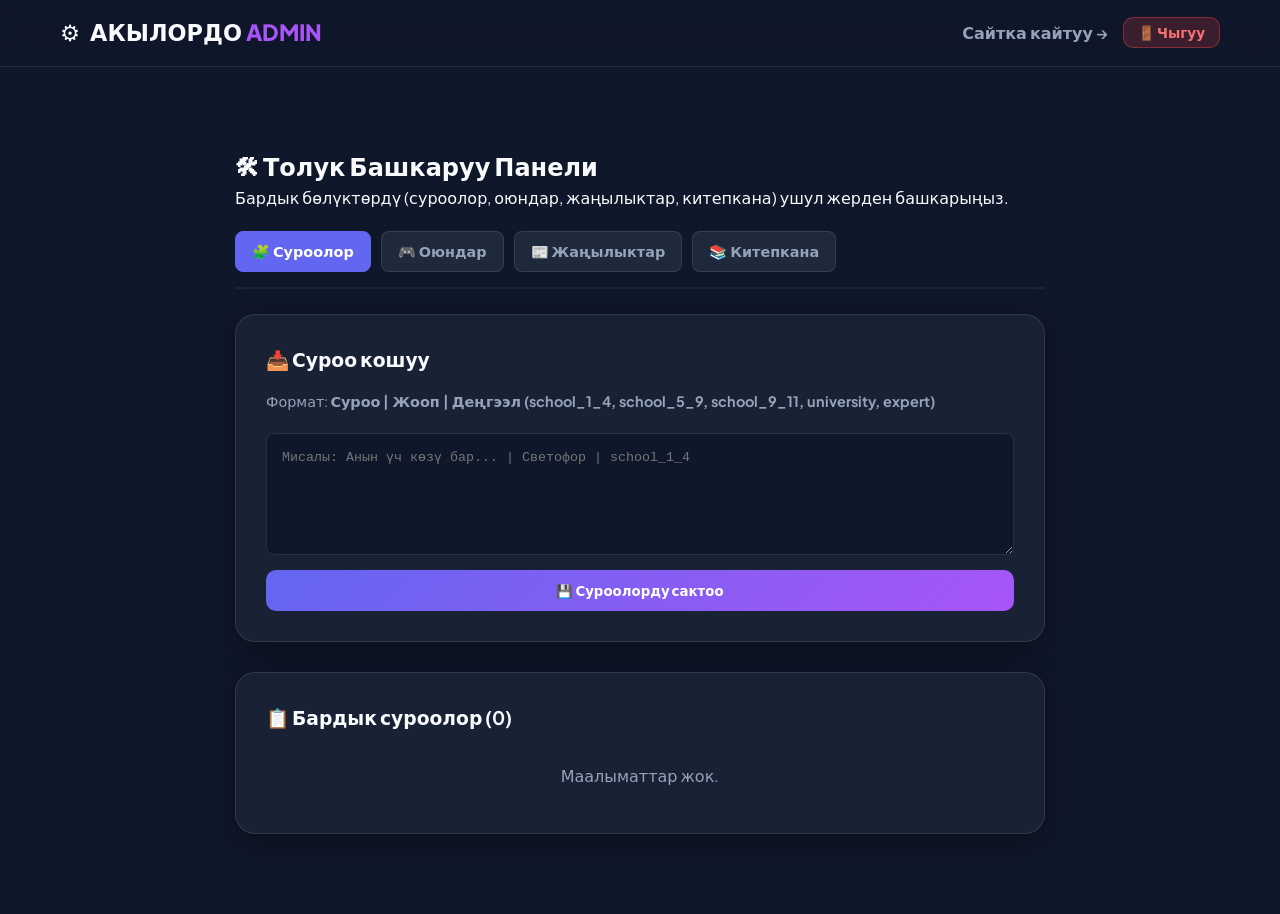
==== admin.html @ 5098532c "Add files via upload" ====
<!DOCTYPE html>
<html lang="ky">
<head>
    <meta charset="UTF-8">
    <meta name="viewport" content="width=device-width, initial-scale=1.0">
    <title>Админ Панель | Акыл Ордо</title>
    <link href="https://fonts.googleapis.com/css2?family=Plus+Jakarta+Sans:wght@400;600;700;800&display=swap" rel="stylesheet">
    <link rel="stylesheet" href="style.css">
    <style>
        .admin-tabs {
            display: flex;
            gap: 10px;
            margin-bottom: 25px;
            border-bottom: 2px solid rgba(255,255,255,0.05);
            padding-bottom: 15px;
            flex-wrap: wrap;
        }
        .tab-btn {
            background: #1e293b;
            color: #94a3b8;
            border: 1px solid rgba(255,255,255,0.1);
            padding: 10px 16px;
            border-radius: 8px;
            cursor: pointer;
            font-weight: 600;
            transition: all 0.2s;
            font-size: 0.9rem;
        }
        .tab-btn.active {
            background: #6366f1;
            color: white;
            border-color: #6366f1;
        }
        .tab-content {
            display: none;
        }
        .tab-content.active {
            display: block;
        }
    </style>
</head>
<body>
    <header class="main-header">
        <div class="container header-container">
            <div class="logo">
                <span class="logo-icon">⚙️</span>
                <span class="logo-text">АКЫЛОРДО <span>ADMIN</span></span>
            </div>
            <nav class="nav-links" style="display: flex; align-items: center; gap: 15px;">
                <a href="index.html" class="nav-item">Сайтка кайтуу →</a>
                <button onclick="logoutAdmin()" class="btn btn-secondary" style="padding: 6px 14px; font-size: 0.85rem; background: rgba(239, 68, 68, 0.2); border-color: rgba(239, 68, 68, 0.4); color: #f87171;">🚪 Чыгуу</button>
            </nav>
        </div>
    </header>

    <section class="section-padding">
        <div class="container" style="max-width: 850px;">
            <div class="section-header" style="text-align: left; margin-bottom: 20px;">
                <h2>🛠 Толук Башкаруу Панели</h2>
                <p>Бардык бөлүктөрдү (суроолор, оюндар, жаңылыктар, китепкана) ушул жерден башкарыңыз.</p>
            </div>

            <!-- Админ вкладкалары -->
            <div class="admin-tabs">
                <button class="tab-btn active" onclick="switchTab('questionsTab', this)">🧩 Суроолор</button>
                <button class="tab-btn" onclick="switchTab('gamesTab', this)">🎮 Оюндар</button>
                <button class="tab-btn" onclick="switchTab('newsTab', this)">📰 Жаңылыктар</button>
                <button class="tab-btn" onclick="switchTab('libraryTab', this)">📚 Китепкана</button>
            </div>

            <!-- 1. ИНТЕЛЛЕКТУАЛДЫК СУРООЛОР -->
            <div id="questionsTab" class="tab-content active">
                <div class="daily-quiz-card">
                    <h3 style="margin-bottom: 15px;">📥 Суроо кошуу</h3>
                    <p style="color: #94a3b8; font-size: 0.9rem; margin-bottom: 20px;">
                        Формат: <b>Суроо | Жооп | Деңгээл (school_1_4, school_5_9, school_9_11, university, expert)</b>
                    </p>
                    <form onsubmit="saveData(event, 'logicalQuestions', ['bulkText'], loadAdminQuestions)" style="display: flex; flex-direction: column; gap: 15px;">
                        <textarea id="bulkText" rows="6" placeholder="Мисалы: Анын үч көзү бар... | Светофор | school_1_4" required style="width: 100%; padding: 15px; border-radius: 8px; background: #0f172a; color: white; border: 1px solid rgba(255,255,255,0.1); font-family: monospace;"></textarea>
                        <button type="submit" class="btn btn-primary" style="padding: 12px;">💾 Суроолорду сактоо</button>
                    </form>
                </div>
                <div class="daily-quiz-card" style="margin-top: 30px;">
                    <h3 style="margin-bottom: 15px;">📋 Бардык суроолор (<span id="totalCount">0</span>)</h3>
                    <div id="adminQuestionsList" style="max-height: 350px; overflow-y: auto; display: flex; flex-direction: column; gap: 10px;"></div>
                </div>
            </div>

            <!-- 2. ИНТЕЛЛЕКТ ОЮНДАР -->
            <div id="gamesTab" class="tab-content">
                <div class="daily-quiz-card">
                    <h3 style="margin-bottom: 15px;">🎮 Интеллект оюн кошуу же жаңылоо</h3>
                    <form onsubmit="saveGameItem(event)" style="display: flex; flex-direction: column; gap: 15px;">
                        <input type="text" id="gameTitle" placeholder="Оюндун аталышы (мисалы: Блиц-тест 60 секунд)..." required style="width: 100%; padding: 12px; border-radius: 8px; background: #0f172a; color: white; border: 1px solid rgba(255,255,255,0.1);">
                        <input type="text" id="gameDesc" placeholder="Оюндун кыскача түшүндүрмөсү..." required style="width: 100%; padding: 12px; border-radius: 8px; background: #0f172a; color: white; border: 1px solid rgba(255,255,255,0.1);">
                        <button type="submit" class="btn btn-primary" style="padding: 12px;">💾 Оюнду кошуу</button>
                    </form>
                </div>
                <div class="daily-quiz-card" style="margin-top: 30px;">
                    <h3 style="margin-bottom: 15px;">📋 Кошулган оюндар (<span id="totalGameCount">0</span>)</h3>
                    <div id="adminGameList" style="max-height: 350px; overflow-y: auto; display: flex; flex-direction: column; gap: 10px;"></div>
                </div>
            </div>

            <!-- 3. ЖАҢЫЛЫКТАР -->
            <div id="newsTab" class="tab-content">
                <div class="daily-quiz-card">
                    <h3 style="margin-bottom: 15px;">📰 Жаңылык кошуу</h3>
                    <form onsubmit="saveNewsItem(event)" style="display: flex; flex-direction: column; gap: 15px;">
                        <input type="text" id="newsTitle" placeholder="Жаңылыктын аталышы..." required style="width: 100%; padding: 12px; border-radius: 8px; background: #0f172a; color: white; border: 1px solid rgba(255,255,255,0.1);">
                        <textarea id="newsDesc" rows="4" placeholder="Мазмуну..." required style="width: 100%; padding: 12px; border-radius: 8px; background: #0f172a; color: white; border: 1px solid rgba(255,255,255,0.1);"></textarea>
                        <button type="submit" class="btn btn-primary" style="padding: 12px;">💾 Жарыялоо</button>
                    </form>
                </div>
                <div class="daily-quiz-card" style="margin-top: 30px;">
                    <h3 style="margin-bottom: 15px;">📋 Жаңылыктар (<span id="totalNewsCount">0</span>)</h3>
                    <div id="adminNewsList" style="max-height: 350px; overflow-y: auto; display: flex; flex-direction: column; gap: 10px;"></div>
                </div>
            </div>

            <!-- 4. КИТЕПКАНА -->
            <div id="libraryTab" class="tab-content">
                <div class="daily-quiz-card">
                    <h3 style="margin-bottom: 15px;">📚 Китеп же материал кошуу</h3>
                    <form onsubmit="saveLibItem(event)" style="display: flex; flex-direction: column; gap: 15px;">
                        <input type="text" id="libTitle" placeholder="Китептин аталышы жана автору..." required style="width: 100%; padding: 12px; border-radius: 8px; background: #0f172a; color: white; border: 1px solid rgba(255,255,255,0.1);">
                        <input type="text" id="libLink" placeholder="Шилтеме же формат..." required style="width: 100%; padding: 12px; border-radius: 8px; background: #0f172a; color: white; border: 1px solid rgba(255,255,255,0.1);">
                        <button type="submit" class="btn btn-primary" style="padding: 12px;">💾 Китепти кошуу</button>
                    </form>
                </div>
                <div class="daily-quiz-card" style="margin-top: 30px;">
                    <h3 style="margin-bottom: 15px;">📋 Китепкана (<span id="totalLibCount">0</span>)</h3>
                    <div id="adminLibList" style="max-height: 350px; overflow-y: auto; display: flex; flex-direction: column; gap: 10px;"></div>
                </div>
            </div>

        </div>
    </section>

    <script>
        document.addEventListener("DOMContentLoaded", () => {
            loadAdminQuestions();
            loadAdminGames();
            loadAdminNews();
            loadAdminLibrary();
        });

        function switchTab(tabId, btn) {
            document.querySelectorAll('.tab-content').forEach(el => el.classList.remove('active'));
            document.querySelectorAll('.tab-btn').forEach(el => el.classList.remove('active'));
            document.getElementById(tabId).classList.add('active');
            btn.classList.add('active');
        }

        // 1. Суроолорду сактоо
        function saveData(event, storageKey, fieldIds, reloadFunc) {
            event.preventDefault();
            let text = document.getElementById(fieldIds[0]).value;
            let lines = text.split('\n');
            let list = JSON.parse(localStorage.getItem(storageKey)) || [];

            lines.forEach(line => {
                if (line.trim() !== "") {
                    let parts = line.split('|');
                    if (parts.length >= 2) {
                        let q = parts[0].trim();
                        let a = parts[1].trim();
                        let cat = parts[2] ? parts[2].trim() : "school_1_4";
                        list.push({ question: q, answer: a, category: cat, letter: q.charAt(0).toUpperCase() });
                    }
                }
            });

            localStorage.setItem(storageKey, JSON.stringify(list));
            document.getElementById(fieldIds[0]).value = "";
            reloadFunc();
            alert("Ийгиликтүү кошулду!");
        }

        function loadAdminQuestions() {
            renderAdminList('logicalQuestions', 'adminQuestionsList', 'totalCount', item => `${item.question} (${item.answer})`);
        }

        // 2. Оюндарды сактоо
        function saveGameItem(event) {
            event.preventDefault();
            let title = document.getElementById('gameTitle').value.trim();
            let desc = document.getElementById('gameDesc').value.trim();
            let list = JSON.parse(localStorage.getItem('siteGames')) || [];
            list.push({ title, desc });
            localStorage.setItem('siteGames', JSON.stringify(list));
            document.getElementById('gameTitle').value = "";
            document.getElementById('gameDesc').value = "";
            loadAdminGames();
        }
        function loadAdminGames() {
            renderAdminList('siteGames', 'adminGameList', 'totalGameCount', item => `${item.title}: ${item.desc}`);
        }

        // 3. Жаңылыктарды сактоо
        function saveNewsItem(event) {
            event.preventDefault();
            let title = document.getElementById('newsTitle').value.trim();
            let desc = document.getElementById('newsDesc').value.trim();
            let list = JSON.parse(localStorage.getItem('siteNews')) || [];
            list.push({ title, desc, date: new Date().toLocaleDateString() });
            localStorage.setItem('siteNews', JSON.stringify(list));
            document.getElementById('newsTitle').value = "";
            document.getElementById('newsDesc').value = "";
            loadAdminNews();
        }
        function loadAdminNews() {
            renderAdminList('siteNews', 'adminNewsList', 'totalNewsCount', item => `[${item.date}] ${item.title}`);
        }

        // 4. Китепкананы сактоо
        function saveLibItem(event) {
            event.preventDefault();
            let title = document.getElementById('libTitle').value.trim();
            let link = document.getElementById('libLink').value.trim();
            let list = JSON.parse(localStorage.getItem('siteLibrary')) || [];
            list.push({ title, link });
            localStorage.setItem('siteLibrary', JSON.stringify(list));
            document.getElementById('libTitle').value = "";
            document.getElementById('libLink').value = "";
            loadAdminLibrary();
        }
        function loadAdminLibrary() {
            renderAdminList('siteLibrary', 'adminLibList', 'totalLibCount', item => `${item.title}`);
        }

        // Жалпы тизмелеп чыгуу жана өчүрүү функциясы
        function renderAdminList(storageKey, containerId, countId, formatter) {
            let list = JSON.parse(localStorage.getItem(storageKey)) || [];
            const container = document.getElementById(containerId);
            document.getElementById(countId).innerText = list.length;

            if (list.length === 0) {
                container.innerHTML = `<p style="color: #94a3b8; text-align: center; padding: 15px;">Маалыматтар жок.</p>`;
                return;
            }

            let html = "";
            list.forEach((item, index) => {
                html += `
                    <div style="display: flex; justify-content: space-between; align-items: center; background: #0f172a; padding: 10px 15px; border-radius: 8px; border: 1px solid rgba(255,255,255,0.05);">
                        <div style="font-size: 0.9rem; color: #f8fafc; font-weight: 600;">${index + 1}. ${formatter(item)}</div>
                        <button onclick="deleteItem('${storageKey}', ${index}, loadAdmin${storageKey.replace('logicalQuestions','Questions').replace('siteGames','Games').replace('siteNews','News').replace('siteLibrary','Library')})" class="btn" style="background: rgba(239, 68, 68, 0.2); color: #f87171; border: 1px solid rgba(239, 68, 68, 0.4); padding: 4px 10px; font-size: 0.8rem; cursor: pointer; border-radius: 6px;">🗑</button>
                    </div>
                `;
            });
            container.innerHTML = html;
        }

        function deleteItem(storageKey, index, reloadCallback) {
            if (confirm("Чын эле өчүрүүнү каалайсызбы?")) {
                let list = JSON.parse(localStorage.getItem(storageKey)) || [];
                list.splice(index, 1);
                localStorage.setItem(storageKey, JSON.stringify(list));
                reloadCallback();
            }
        }

        function logoutAdmin() {
            if(confirm("Админ панелден чыгууну каалайсызбы?")) {
                window.location.href = "index.html";
            }
        }
    </script>
</body>
</html>
---- style.css ----
:root {
    --bg-primary: #0f172a;
    --bg-secondary: #1e293b;
    --bg-card: rgba(30, 41, 59, 0.7);
    --text-primary: #f8fafc;
    --text-secondary: #94a3b8;
    --accent-color: #6366f1;
    --accent-hover: #4f46e5;
    --gradient-1: linear-gradient(135deg, #6366f1 0%, #a855f7 100%);
    --gradient-card: linear-gradient(135deg, rgba(255,255,255,0.05) 0%, rgba(255,255,255,0.01) 100%);
    --border-color: rgba(255, 255, 255, 0.1);
    --glass-shadow: 0 8px 32px 0 rgba(0, 0, 0, 0.37);
}

* {
    margin: 0;
    padding: 0;
    box-sizing: border-box;
    font-family: 'Plus Jakarta Sans', system-ui, -apple-system, sans-serif;
}

body {
    background-color: var(--bg-primary);
    color: var(--text-primary);
    line-height: 1.6;
    overflow-x: hidden;
}

.container {
    max-width: 1200px;
    margin: 0 auto;
    padding: 0 20px;
}

.section-padding {
    padding: 80px 0;
}

.bg-alt {
    background-color: rgba(15, 23, 42, 0.5);
}

/* Header */
.main-header {
    position: sticky;
    top: 0;
    z-index: 100;
    background: rgba(15, 23, 42, 0.8);
    backdrop-filter: blur(12px);
    border-bottom: 1px solid var(--border-color);
    padding: 15px 0;
}

.header-container {
    display: flex;
    justify-content: space-between;
    align-items: center;
}

.logo {
    display: flex;
    align-items: center;
    gap: 10px;
    font-size: 1.4rem;
    font-weight: 800;
}

.logo-text span {
    color: #a855f7;
}

.nav-links {
    display: flex;
    gap: 25px;
}

.nav-item {
    color: var(--text-secondary);
    text-decoration: none;
    font-weight: 600;
    transition: all 0.3s ease;
}

.nav-item:hover, .nav-item.active {
    color: var(--text-primary);
}

.badge {
    background: var(--accent-color);
    font-size: 0.7rem;
    padding: 2px 6px;
    border-radius: 10px;
    margin-left: 4px;
}

/* Buttons */
.btn {
    padding: 10px 20px;
    border-radius: 10px;
    border: none;
    font-weight: 600;
    cursor: pointer;
    transition: transform 0.2s ease, box-shadow 0.2s ease;
}

.btn-primary {
    background: var(--gradient-1);
    color: white;
}

.btn-secondary {
    background: var(--bg-secondary);
    color: white;
    border: 1px solid var(--border-color);
}

.btn:hover {
    transform: translateY(-2px);
    box-shadow: 0 4px 15px rgba(99, 102, 241, 0.4);
}

.full-width {
    width: 100%;
}

/* Hero Section */
.hero-section {
    padding: 80px 0;
    background: radial-gradient(circle at top right, rgba(168, 85, 247, 0.15), transparent 40%);
}

.hero-container {
    display: grid;
    grid-template-columns: 1.2fr 0.8fr;
    gap: 40px;
    align-items: center;
}

.hero-tag {
    background: rgba(99, 102, 241, 0.1);
    color: #818cf8;
    padding: 6px 12px;
    border-radius: 20px;
    font-size: 0.85rem;
    font-weight: 700;
    border: 1px solid rgba(99, 102, 241, 0.2);
}

.hero-title {
    font-size: 2.8rem;
    font-weight: 800;
    margin: 20px 0;
    line-height: 1.2;
}

.hero-description {
    color: var(--text-secondary);
    margin-bottom: 30px;
}

.hero-search {
    display: flex;
    gap: 10px;
    background: var(--bg-secondary);
    padding: 6px;
    border-radius: 12px;
    border: 1px solid var(--border-color);
}

.hero-search input {
    flex: 1;
    background: transparent;
    border: none;
    padding: 10px;
    color: white;
    outline: none;
}

/* Cards & Blur Effect */
.daily-quiz-card {
    background: var(--bg-card);
    border: 1px solid var(--border-color);
    padding: 30px;
    border-radius: 20px;
    backdrop-filter: blur(10px);
    box-shadow: var(--glass-shadow);
}

.card-badge {
    color: #f59e0b;
    font-size: 0.8rem;
    font-weight: 800;
    margin-bottom: 10px;
}

.quiz-question {
    margin-bottom: 20px;
}

.quiz-answer-blur {
    background: rgba(0,0,0,0.3);
    padding: 15px;
    border-radius: 10px;
    margin-bottom: 20px;
    cursor: pointer;
    text-align: center;
    border: 1px dashed var(--border-color);
}

.quiz-answer-blur .blur-text {
    filter: blur(4px);
    transition: filter 0.3s ease;
}

.quiz-answer-blur.revealed .blur-text {
    filter: blur(0);
    color: #10b981;
    font-weight: bold;
}

/* Alphabet */
.alphabet-bar {
    display: flex;
    flex-wrap: wrap;
    gap: 8px;
    margin-top: 30px;
}

.alpha-btn {
    width: 40px;
    height: 40px;
    border-radius: 8px;
    background: var(--bg-secondary);
    border: 1px solid var(--border-color);
    color: white;
    font-weight: 700;
    cursor: pointer;
    transition: all 0.2s ease;
}

.alpha-btn:hover, .alpha-btn.active {
    background: var(--accent-color);
}

.alphabet-display-card {
    background: var(--bg-card);
    border: 1px solid var(--border-color);
    padding: 30px;
    border-radius: 16px;
    margin-top: 20px;
}

/* Games Grid */
.games-grid {
    display: grid;
    grid-template-columns: repeat(auto-fit, minmax(250px, 1fr));
    gap: 20px;
    margin-top: 30px;
}

.game-card {
    background: var(--bg-card);
    border: 1px solid var(--border-color);
    padding: 25px;
    border-radius: 16px;
    text-align: center;
}

.game-icon {
    font-size: 2.5rem;
    margin-bottom: 15px;
}

/* Footer */
.main-footer {
    border-top: 1px solid var(--border-color);
    padding: 30px 0;
    text-align: center;
    color: var(--text-secondary);
}
/* Категория жана Тамга ачылуучу менюлары үчүн стилдер */
.custom-dropdown-menu {
    position: absolute;
    top: 100%;
    left: 0;
    margin-top: 6px;
    background: #1e293b;
    border: 1px solid rgba(255,255,255,0.1);
    border-radius: 10px;
    box-shadow: 0 10px 25px rgba(0,0,0,0.5);
    z-index: 100;
    flex-direction: column;
    overflow: hidden;
}

.custom-dropdown-menu div {
    padding: 10px 16px;
    color: #e2e8f0;
    font-size: 0.88rem;
    cursor: pointer;
    white-space: nowrap;
    transition: background 0.2s;
}

.custom-dropdown-menu div:hover {
    background: rgba(99, 102, 241, 0.2);
    color: #6366f1;
}

.letters-grid {
    box-sizing: border-box;
}
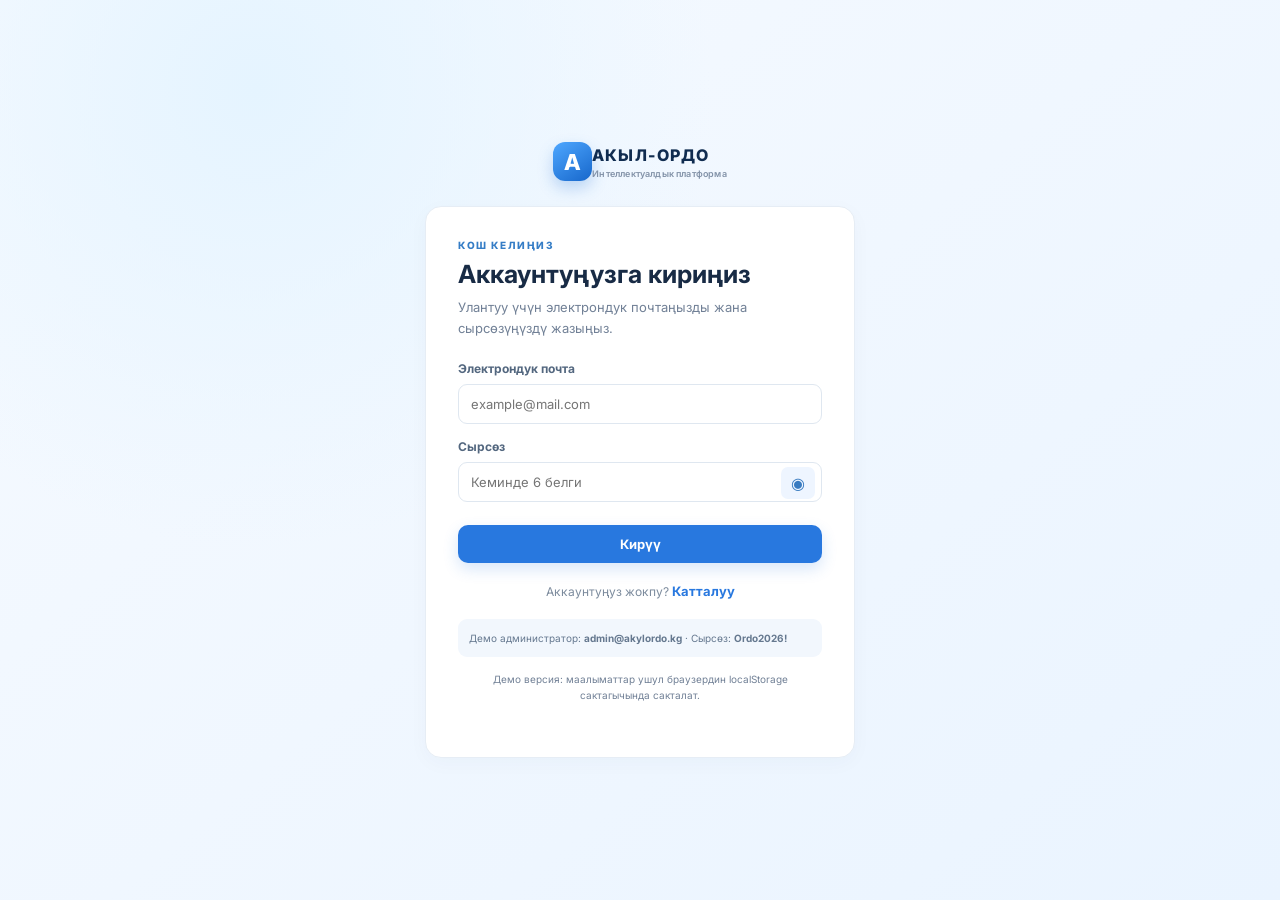
==== commit 32e476a5: "Add files via upload" ====
--- a/admin.html
+++ b/admin.html
@@ -1,271 +1,12 @@
-<!DOCTYPE html>
-<html lang="ky">
-<head>
-    <meta charset="UTF-8">
-    <meta name="viewport" content="width=device-width, initial-scale=1.0">
-    <title>Админ Панель | Акыл Ордо</title>
-    <link href="https://fonts.googleapis.com/css2?family=Plus+Jakarta+Sans:wght@400;600;700;800&display=swap" rel="stylesheet">
-    <link rel="stylesheet" href="style.css">
-    <style>
-        .admin-tabs {
-            display: flex;
-            gap: 10px;
-            margin-bottom: 25px;
-            border-bottom: 2px solid rgba(255,255,255,0.05);
-            padding-bottom: 15px;
-            flex-wrap: wrap;
-        }
-        .tab-btn {
-            background: #1e293b;
-            color: #94a3b8;
-            border: 1px solid rgba(255,255,255,0.1);
-            padding: 10px 16px;
-            border-radius: 8px;
-            cursor: pointer;
-            font-weight: 600;
-            transition: all 0.2s;
-            font-size: 0.9rem;
-        }
-        .tab-btn.active {
-            background: #6366f1;
-            color: white;
-            border-color: #6366f1;
-        }
-        .tab-content {
-            display: none;
-        }
-        .tab-content.active {
-            display: block;
-        }
-    </style>
-</head>
-<body>
-    <header class="main-header">
-        <div class="container header-container">
-            <div class="logo">
-                <span class="logo-icon">⚙️</span>
-                <span class="logo-text">АКЫЛОРДО <span>ADMIN</span></span>
-            </div>
-            <nav class="nav-links" style="display: flex; align-items: center; gap: 15px;">
-                <a href="index.html" class="nav-item">Сайтка кайтуу →</a>
-                <button onclick="logoutAdmin()" class="btn btn-secondary" style="padding: 6px 14px; font-size: 0.85rem; background: rgba(239, 68, 68, 0.2); border-color: rgba(239, 68, 68, 0.4); color: #f87171;">🚪 Чыгуу</button>
-            </nav>
-        </div>
-    </header>
-
-    <section class="section-padding">
-        <div class="container" style="max-width: 850px;">
-            <div class="section-header" style="text-align: left; margin-bottom: 20px;">
-                <h2>🛠 Толук Башкаруу Панели</h2>
-                <p>Бардык бөлүктөрдү (суроолор, оюндар, жаңылыктар, китепкана) ушул жерден башкарыңыз.</p>
-            </div>
-
-            <!-- Админ вкладкалары -->
-            <div class="admin-tabs">
-                <button class="tab-btn active" onclick="switchTab('questionsTab', this)">🧩 Суроолор</button>
-                <button class="tab-btn" onclick="switchTab('gamesTab', this)">🎮 Оюндар</button>
-                <button class="tab-btn" onclick="switchTab('newsTab', this)">📰 Жаңылыктар</button>
-                <button class="tab-btn" onclick="switchTab('libraryTab', this)">📚 Китепкана</button>
-            </div>
-
-            <!-- 1. ИНТЕЛЛЕКТУАЛДЫК СУРООЛОР -->
-            <div id="questionsTab" class="tab-content active">
-                <div class="daily-quiz-card">
-                    <h3 style="margin-bottom: 15px;">📥 Суроо кошуу</h3>
-                    <p style="color: #94a3b8; font-size: 0.9rem; margin-bottom: 20px;">
-                        Формат: <b>Суроо | Жооп | Деңгээл (school_1_4, school_5_9, school_9_11, university, expert)</b>
-                    </p>
-                    <form onsubmit="saveData(event, 'logicalQuestions', ['bulkText'], loadAdminQuestions)" style="display: flex; flex-direction: column; gap: 15px;">
-                        <textarea id="bulkText" rows="6" placeholder="Мисалы: Анын үч көзү бар... | Светофор | school_1_4" required style="width: 100%; padding: 15px; border-radius: 8px; background: #0f172a; color: white; border: 1px solid rgba(255,255,255,0.1); font-family: monospace;"></textarea>
-                        <button type="submit" class="btn btn-primary" style="padding: 12px;">💾 Суроолорду сактоо</button>
-                    </form>
-                </div>
-                <div class="daily-quiz-card" style="margin-top: 30px;">
-                    <h3 style="margin-bottom: 15px;">📋 Бардык суроолор (<span id="totalCount">0</span>)</h3>
-                    <div id="adminQuestionsList" style="max-height: 350px; overflow-y: auto; display: flex; flex-direction: column; gap: 10px;"></div>
-                </div>
-            </div>
-
-            <!-- 2. ИНТЕЛЛЕКТ ОЮНДАР -->
-            <div id="gamesTab" class="tab-content">
-                <div class="daily-quiz-card">
-                    <h3 style="margin-bottom: 15px;">🎮 Интеллект оюн кошуу же жаңылоо</h3>
-                    <form onsubmit="saveGameItem(event)" style="display: flex; flex-direction: column; gap: 15px;">
-                        <input type="text" id="gameTitle" placeholder="Оюндун аталышы (мисалы: Блиц-тест 60 секунд)..." required style="width: 100%; padding: 12px; border-radius: 8px; background: #0f172a; color: white; border: 1px solid rgba(255,255,255,0.1);">
-                        <input type="text" id="gameDesc" placeholder="Оюндун кыскача түшүндүрмөсү..." required style="width: 100%; padding: 12px; border-radius: 8px; background: #0f172a; color: white; border: 1px solid rgba(255,255,255,0.1);">
-                        <button type="submit" class="btn btn-primary" style="padding: 12px;">💾 Оюнду кошуу</button>
-                    </form>
-                </div>
-                <div class="daily-quiz-card" style="margin-top: 30px;">
-                    <h3 style="margin-bottom: 15px;">📋 Кошулган оюндар (<span id="totalGameCount">0</span>)</h3>
-                    <div id="adminGameList" style="max-height: 350px; overflow-y: auto; display: flex; flex-direction: column; gap: 10px;"></div>
-                </div>
-            </div>
-
-            <!-- 3. ЖАҢЫЛЫКТАР -->
-            <div id="newsTab" class="tab-content">
-                <div class="daily-quiz-card">
-                    <h3 style="margin-bottom: 15px;">📰 Жаңылык кошуу</h3>
-                    <form onsubmit="saveNewsItem(event)" style="display: flex; flex-direction: column; gap: 15px;">
-                        <input type="text" id="newsTitle" placeholder="Жаңылыктын аталышы..." required style="width: 100%; padding: 12px; border-radius: 8px; background: #0f172a; color: white; border: 1px solid rgba(255,255,255,0.1);">
-                        <textarea id="newsDesc" rows="4" placeholder="Мазмуну..." required style="width: 100%; padding: 12px; border-radius: 8px; background: #0f172a; color: white; border: 1px solid rgba(255,255,255,0.1);"></textarea>
-                        <button type="submit" class="btn btn-primary" style="padding: 12px;">💾 Жарыялоо</button>
-                    </form>
-                </div>
-                <div class="daily-quiz-card" style="margin-top: 30px;">
-                    <h3 style="margin-bottom: 15px;">📋 Жаңылыктар (<span id="totalNewsCount">0</span>)</h3>
-                    <div id="adminNewsList" style="max-height: 350px; overflow-y: auto; display: flex; flex-direction: column; gap: 10px;"></div>
-                </div>
-            </div>
-
-            <!-- 4. КИТЕПКАНА -->
-            <div id="libraryTab" class="tab-content">
-                <div class="daily-quiz-card">
-                    <h3 style="margin-bottom: 15px;">📚 Китеп же материал кошуу</h3>
-                    <form onsubmit="saveLibItem(event)" style="display: flex; flex-direction: column; gap: 15px;">
-                        <input type="text" id="libTitle" placeholder="Китептин аталышы жана автору..." required style="width: 100%; padding: 12px; border-radius: 8px; background: #0f172a; color: white; border: 1px solid rgba(255,255,255,0.1);">
-                        <input type="text" id="libLink" placeholder="Шилтеме же формат..." required style="width: 100%; padding: 12px; border-radius: 8px; background: #0f172a; color: white; border: 1px solid rgba(255,255,255,0.1);">
-                        <button type="submit" class="btn btn-primary" style="padding: 12px;">💾 Китепти кошуу</button>
-                    </form>
-                </div>
-                <div class="daily-quiz-card" style="margin-top: 30px;">
-                    <h3 style="margin-bottom: 15px;">📋 Китепкана (<span id="totalLibCount">0</span>)</h3>
-                    <div id="adminLibList" style="max-height: 350px; overflow-y: auto; display: flex; flex-direction: column; gap: 10px;"></div>
-                </div>
-            </div>
-
-        </div>
-    </section>
-
-    <script>
-        document.addEventListener("DOMContentLoaded", () => {
-            loadAdminQuestions();
-            loadAdminGames();
-            loadAdminNews();
-            loadAdminLibrary();
-        });
-
-        function switchTab(tabId, btn) {
-            document.querySelectorAll('.tab-content').forEach(el => el.classList.remove('active'));
-            document.querySelectorAll('.tab-btn').forEach(el => el.classList.remove('active'));
-            document.getElementById(tabId).classList.add('active');
-            btn.classList.add('active');
-        }
-
-        // 1. Суроолорду сактоо
-        function saveData(event, storageKey, fieldIds, reloadFunc) {
-            event.preventDefault();
-            let text = document.getElementById(fieldIds[0]).value;
-            let lines = text.split('\n');
-            let list = JSON.parse(localStorage.getItem(storageKey)) || [];
-
-            lines.forEach(line => {
-                if (line.trim() !== "") {
-                    let parts = line.split('|');
-                    if (parts.length >= 2) {
-                        let q = parts[0].trim();
-                        let a = parts[1].trim();
-                        let cat = parts[2] ? parts[2].trim() : "school_1_4";
-                        list.push({ question: q, answer: a, category: cat, letter: q.charAt(0).toUpperCase() });
-                    }
-                }
-            });
-
-            localStorage.setItem(storageKey, JSON.stringify(list));
-            document.getElementById(fieldIds[0]).value = "";
-            reloadFunc();
-            alert("Ийгиликтүү кошулду!");
-        }
-
-        function loadAdminQuestions() {
-            renderAdminList('logicalQuestions', 'adminQuestionsList', 'totalCount', item => `${item.question} (${item.answer})`);
-        }
-
-        // 2. Оюндарды сактоо
-        function saveGameItem(event) {
-            event.preventDefault();
-            let title = document.getElementById('gameTitle').value.trim();
-            let desc = document.getElementById('gameDesc').value.trim();
-            let list = JSON.parse(localStorage.getItem('siteGames')) || [];
-            list.push({ title, desc });
-            localStorage.setItem('siteGames', JSON.stringify(list));
-            document.getElementById('gameTitle').value = "";
-            document.getElementById('gameDesc').value = "";
-            loadAdminGames();
-        }
-        function loadAdminGames() {
-            renderAdminList('siteGames', 'adminGameList', 'totalGameCount', item => `${item.title}: ${item.desc}`);
-        }
-
-        // 3. Жаңылыктарды сактоо
-        function saveNewsItem(event) {
-            event.preventDefault();
-            let title = document.getElementById('newsTitle').value.trim();
-            let desc = document.getElementById('newsDesc').value.trim();
-            let list = JSON.parse(localStorage.getItem('siteNews')) || [];
-            list.push({ title, desc, date: new Date().toLocaleDateString() });
-            localStorage.setItem('siteNews', JSON.stringify(list));
-            document.getElementById('newsTitle').value = "";
-            document.getElementById('newsDesc').value = "";
-            loadAdminNews();
-        }
-        function loadAdminNews() {
-            renderAdminList('siteNews', 'adminNewsList', 'totalNewsCount', item => `[${item.date}] ${item.title}`);
-        }
-
-        // 4. Китепкананы сактоо
-        function saveLibItem(event) {
-            event.preventDefault();
-            let title = document.getElementById('libTitle').value.trim();
-            let link = document.getElementById('libLink').value.trim();
-            let list = JSON.parse(localStorage.getItem('siteLibrary')) || [];
-            list.push({ title, link });
-            localStorage.setItem('siteLibrary', JSON.stringify(list));
-            document.getElementById('libTitle').value = "";
-            document.getElementById('libLink').value = "";
-            loadAdminLibrary();
-        }
-        function loadAdminLibrary() {
-            renderAdminList('siteLibrary', 'adminLibList', 'totalLibCount', item => `${item.title}`);
-        }
-
-        // Жалпы тизмелеп чыгуу жана өчүрүү функциясы
-        function renderAdminList(storageKey, containerId, countId, formatter) {
-            let list = JSON.parse(localStorage.getItem(storageKey)) || [];
-            const container = document.getElementById(containerId);
-            document.getElementById(countId).innerText = list.length;
-
-            if (list.length === 0) {
-                container.innerHTML = `<p style="color: #94a3b8; text-align: center; padding: 15px;">Маалыматтар жок.</p>`;
-                return;
-            }
-
-            let html = "";
-            list.forEach((item, index) => {
-                html += `
-                    <div style="display: flex; justify-content: space-between; align-items: center; background: #0f172a; padding: 10px 15px; border-radius: 8px; border: 1px solid rgba(255,255,255,0.05);">
-                        <div style="font-size: 0.9rem; color: #f8fafc; font-weight: 600;">${index + 1}. ${formatter(item)}</div>
-                        <button onclick="deleteItem('${storageKey}', ${index}, loadAdmin${storageKey.replace('logicalQuestions','Questions').replace('siteGames','Games').replace('siteNews','News').replace('siteLibrary','Library')})" class="btn" style="background: rgba(239, 68, 68, 0.2); color: #f87171; border: 1px solid rgba(239, 68, 68, 0.4); padding: 4px 10px; font-size: 0.8rem; cursor: pointer; border-radius: 6px;">🗑</button>
-                    </div>
-                `;
-            });
-            container.innerHTML = html;
-        }
-
-        function deleteItem(storageKey, index, reloadCallback) {
-            if (confirm("Чын эле өчүрүүнү каалайсызбы?")) {
-                let list = JSON.parse(localStorage.getItem(storageKey)) || [];
-                list.splice(index, 1);
-                localStorage.setItem(storageKey, JSON.stringify(list));
-                reloadCallback();
-            }
-        }
-
-        function logoutAdmin() {
-            if(confirm("Админ панелден чыгууну каалайсызбы?")) {
-                window.location.href = "index.html";
-            }
-        }
-    </script>
-</body>
-</html>+<!doctype html><html lang="ky"><head><meta charset="utf-8"><meta name="viewport" content="width=device-width,initial-scale=1"><title>Админ панель — Акыл-Ордо</title><link rel="stylesheet" href="style.css"></head><body data-page="admin"><div id="appHeader"></div><main class="container page-content">
+  <div class="page-title"><div><div class="eyebrow">БАШКАРУУ БОРБОРУ</div><h1>Администратор панели</h1><p class="muted">Суроолорду, категорияларды, жаңылыктарды жана китепкананы башкаруу.</p></div><span class="pill pill-admin">ADMIN</span></div>
+  <div class="admin-tabs"><button class="tab-btn active" data-tab="questions">Суроолор</button><button class="tab-btn" data-tab="news">Жаңылыктар</button><button class="tab-btn" data-tab="resources">Китепкана</button><button class="tab-btn" data-tab="categories">Категориялар</button><button class="tab-btn" data-tab="applications">Команда арыздары</button></div>
+  <section class="panel admin-section" id="tab-questions"><div class="panel-head"><h2>Суроону башкаруу</h2></div><form id="questionForm" class="admin-form"><input type="hidden" id="qId"><label>Суроонун № (милдеттүү эмес)<input id="qNumber" type="number" min="1" placeholder="Мисалы: 30"></label><label>Суроо<textarea id="qText" required rows="2" placeholder="Суроонун тексти"></textarea></label><label>Жооп<textarea id="qAnswer" required rows="2" placeholder="Туура жооп"></textarea></label><label>Сүрөт же документ тиркөө<input id="qAttachment" type="file" accept="image/*,.pdf,.doc,.docx,.ppt,.pptx,.txt"></label><small class="muted">Демо режимде 1 МБга чейин.</small><div class="form-grid"><label>Деңгээл<select id="qLevel"><option>Оңой</option><option>Орто</option><option>Кыйын</option><option>Эксперт</option></select></label><label>Категория<select id="qCategory"></select></label><label>Түрү<select id="qType"><option value="question">Суроо</option><option value="riddle">Табышмак</option><option value="rebus">Ребус</option></select></label></div><div class="form-actions"><button class="btn btn-primary" type="submit">Сактоо</button><button class="btn btn-outline" type="button" id="clearQuestion">Тазалоо</button></div></form>
+  <details class="bulk-entry"><summary>Бир учурда көп суроо кошуу</summary><p class="muted">Номери менен киргизүү форматы: № | Суроо | Жооп | Деңгээл | Категория | Түрү. Номерсиз формат да кабыл алынат: Суроо | Жооп | Деңгээл | Категория | Түрү.</p><textarea id="bulkQuestions" rows="7" placeholder="30 | Суроо тексти | Жооп | Орто | 2-баскыч | question&#10;31 | Дагы бир суроо | Жооп | Кыйын | 3-баскыч | question"></textarea><button class="btn btn-primary" type="button" id="addBulkQuestions">Бардык суроолорду кошуу</button></details><div class="copy-stage-tools"><strong>Категория боюнча суроолорду көчүрүү:</strong><button class="btn btn-outline" type="button" data-copy-stage="1-баскыч">1-баскычты көчүрүү</button><button class="btn btn-outline" type="button" data-copy-stage="2-баскыч">2-баскычты көчүрүү</button><button class="btn btn-outline" type="button" data-copy-stage="3-баскыч">3-баскычты көчүрүү</button></div>
+  <div class="table-wrap"><table class="data-table"><thead><tr><th>№</th><th>Суроо</th><th>Деңгээл</th><th>Категория</th><th>Аракет</th></tr></thead><tbody id="adminQuestionRows"></tbody></table></div></section>
+  <section class="panel admin-section hidden" id="tab-news"><div class="panel-head"><h2>Жаңылык кошуу / өзгөртүү</h2></div><form id="newsForm" class="admin-form"><input type="hidden" id="newsId"><label>Аталышы<input id="newsTitle" required></label><label>Текст<textarea id="newsBody" rows="4" required></textarea></label><label>Сүрөт URL (милдеттүү эмес)<input id="newsImage" type="url" placeholder="https://..."></label><label>Же сүрөт файл тиркөө<input id="newsFile" type="file" accept="image/*"></label><small class="muted">Демо режимде 1 МБга чейин.</small><div class="form-actions"><button class="btn btn-primary">Сактоо</button><button class="btn btn-outline" type="button" id="clearNews">Тазалоо</button></div></form><div id="adminNewsRows" class="admin-row-list"></div></section>
+  <section class="panel admin-section hidden" id="tab-resources"><div class="panel-head"><h2>Китепкана материалы</h2></div><form id="resourceForm" class="admin-form"><input type="hidden" id="resourceId"><label>Аталышы<input id="resourceTitle" required></label><label>Кыскача маалымат<textarea id="resourceDescription" rows="2"></textarea></label><div class="form-grid"><label>Түрү<select id="resourceType"><option>Китеп</option><option>Аудио</option><option>Макала</option><option>Видео</option></select></label><label>Материалдын шилтемеси<input id="resourceUrl" type="url" placeholder="https://..."></label><label>Файл тиркөө (PDF, Word, PowerPoint, сүрөт)<input id="resourceFile" type="file" accept=".pdf,.doc,.docx,.ppt,.pptx,.txt,.jpg,.jpeg,.png,.webp"></label><small class="muted">Демо режимде 1.5 МБга чейин. Файлдар онлайнда Storage ге сакталат.</small></div><div class="form-actions"><button class="btn btn-primary">Сактоо</button><button class="btn btn-outline" type="button" id="clearResource">Тазалоо</button></div></form><div id="adminResourceRows" class="admin-row-list"></div></section>
+  <section class="panel admin-section hidden" id="tab-categories"><div class="panel-head"><h2>Категориялар</h2></div><form id="categoryForm" class="inline-form"><input id="categoryName" required placeholder="Жаңы категория"><button class="btn btn-primary">Кошуу</button></form><div id="categoryRows" class="admin-row-list"></div></section>
+  <section class="panel"><div class="panel-head"><div><h2>Маалыматтарды башкаруу</h2><p class="muted">Демо маалыматтарды JSON форматында экспорттоо же импорттоо.</p></div></div><div class="form-actions"><button class="btn btn-outline" id="backupData">JSON көчүрмөсүн жүктөө</button><label class="btn btn-outline file-label">JSON импорттоо<input id="restoreData" type="file" accept="application/json" hidden></label></div></section>
+<section class="panel admin-section hidden" id="tab-applications"><div class="panel-head"><div><h2>Онлайн команда каттоо арыздары</h2><p class="muted">Катышуучулар жөнөткөн арыздарды текшерип, бекитиңиз же четке кагыңыз.</p></div></div><div id="adminTeamApplications" class="admin-row-list"></div></section>
+  </main><div id="appFooter"></div><div id="toast" class="toast"></div><script src="app.js"></script></body></html>
--- a/style.css
+++ b/style.css
@@ -1,312 +1,89 @@
-:root {
-    --bg-primary: #0f172a;
-    --bg-secondary: #1e293b;
-    --bg-card: rgba(30, 41, 59, 0.7);
-    --text-primary: #f8fafc;
-    --text-secondary: #94a3b8;
-    --accent-color: #6366f1;
-    --accent-hover: #4f46e5;
-    --gradient-1: linear-gradient(135deg, #6366f1 0%, #a855f7 100%);
-    --gradient-card: linear-gradient(135deg, rgba(255,255,255,0.05) 0%, rgba(255,255,255,0.01) 100%);
-    --border-color: rgba(255, 255, 255, 0.1);
-    --glass-shadow: 0 8px 32px 0 rgba(0, 0, 0, 0.37);
-}
-
-* {
-    margin: 0;
-    padding: 0;
-    box-sizing: border-box;
-    font-family: 'Plus Jakarta Sans', system-ui, -apple-system, sans-serif;
-}
-
-body {
-    background-color: var(--bg-primary);
-    color: var(--text-primary);
-    line-height: 1.6;
-    overflow-x: hidden;
-}
-
-.container {
-    max-width: 1200px;
-    margin: 0 auto;
-    padding: 0 20px;
-}
-
-.section-padding {
-    padding: 80px 0;
-}
-
-.bg-alt {
-    background-color: rgba(15, 23, 42, 0.5);
-}
-
-/* Header */
-.main-header {
-    position: sticky;
-    top: 0;
-    z-index: 100;
-    background: rgba(15, 23, 42, 0.8);
-    backdrop-filter: blur(12px);
-    border-bottom: 1px solid var(--border-color);
-    padding: 15px 0;
-}
-
-.header-container {
-    display: flex;
-    justify-content: space-between;
-    align-items: center;
-}
-
-.logo {
-    display: flex;
-    align-items: center;
-    gap: 10px;
-    font-size: 1.4rem;
-    font-weight: 800;
-}
-
-.logo-text span {
-    color: #a855f7;
-}
-
-.nav-links {
-    display: flex;
-    gap: 25px;
-}
-
-.nav-item {
-    color: var(--text-secondary);
-    text-decoration: none;
-    font-weight: 600;
-    transition: all 0.3s ease;
-}
-
-.nav-item:hover, .nav-item.active {
-    color: var(--text-primary);
-}
-
-.badge {
-    background: var(--accent-color);
-    font-size: 0.7rem;
-    padding: 2px 6px;
-    border-radius: 10px;
-    margin-left: 4px;
-}
-
-/* Buttons */
-.btn {
-    padding: 10px 20px;
-    border-radius: 10px;
-    border: none;
-    font-weight: 600;
-    cursor: pointer;
-    transition: transform 0.2s ease, box-shadow 0.2s ease;
-}
-
-.btn-primary {
-    background: var(--gradient-1);
-    color: white;
-}
-
-.btn-secondary {
-    background: var(--bg-secondary);
-    color: white;
-    border: 1px solid var(--border-color);
-}
-
-.btn:hover {
-    transform: translateY(-2px);
-    box-shadow: 0 4px 15px rgba(99, 102, 241, 0.4);
-}
-
-.full-width {
-    width: 100%;
-}
-
-/* Hero Section */
-.hero-section {
-    padding: 80px 0;
-    background: radial-gradient(circle at top right, rgba(168, 85, 247, 0.15), transparent 40%);
-}
-
-.hero-container {
-    display: grid;
-    grid-template-columns: 1.2fr 0.8fr;
-    gap: 40px;
-    align-items: center;
-}
-
-.hero-tag {
-    background: rgba(99, 102, 241, 0.1);
-    color: #818cf8;
-    padding: 6px 12px;
-    border-radius: 20px;
-    font-size: 0.85rem;
-    font-weight: 700;
-    border: 1px solid rgba(99, 102, 241, 0.2);
-}
-
-.hero-title {
-    font-size: 2.8rem;
-    font-weight: 800;
-    margin: 20px 0;
-    line-height: 1.2;
-}
-
-.hero-description {
-    color: var(--text-secondary);
-    margin-bottom: 30px;
-}
-
-.hero-search {
-    display: flex;
-    gap: 10px;
-    background: var(--bg-secondary);
-    padding: 6px;
-    border-radius: 12px;
-    border: 1px solid var(--border-color);
-}
-
-.hero-search input {
-    flex: 1;
-    background: transparent;
-    border: none;
-    padding: 10px;
-    color: white;
-    outline: none;
-}
-
-/* Cards & Blur Effect */
-.daily-quiz-card {
-    background: var(--bg-card);
-    border: 1px solid var(--border-color);
-    padding: 30px;
-    border-radius: 20px;
-    backdrop-filter: blur(10px);
-    box-shadow: var(--glass-shadow);
-}
-
-.card-badge {
-    color: #f59e0b;
-    font-size: 0.8rem;
-    font-weight: 800;
-    margin-bottom: 10px;
-}
-
-.quiz-question {
-    margin-bottom: 20px;
-}
-
-.quiz-answer-blur {
-    background: rgba(0,0,0,0.3);
-    padding: 15px;
-    border-radius: 10px;
-    margin-bottom: 20px;
-    cursor: pointer;
-    text-align: center;
-    border: 1px dashed var(--border-color);
-}
-
-.quiz-answer-blur .blur-text {
-    filter: blur(4px);
-    transition: filter 0.3s ease;
-}
-
-.quiz-answer-blur.revealed .blur-text {
-    filter: blur(0);
-    color: #10b981;
-    font-weight: bold;
-}
-
-/* Alphabet */
-.alphabet-bar {
-    display: flex;
-    flex-wrap: wrap;
-    gap: 8px;
-    margin-top: 30px;
-}
-
-.alpha-btn {
-    width: 40px;
-    height: 40px;
-    border-radius: 8px;
-    background: var(--bg-secondary);
-    border: 1px solid var(--border-color);
-    color: white;
-    font-weight: 700;
-    cursor: pointer;
-    transition: all 0.2s ease;
-}
-
-.alpha-btn:hover, .alpha-btn.active {
-    background: var(--accent-color);
-}
-
-.alphabet-display-card {
-    background: var(--bg-card);
-    border: 1px solid var(--border-color);
-    padding: 30px;
-    border-radius: 16px;
-    margin-top: 20px;
-}
-
-/* Games Grid */
-.games-grid {
-    display: grid;
-    grid-template-columns: repeat(auto-fit, minmax(250px, 1fr));
-    gap: 20px;
-    margin-top: 30px;
-}
-
-.game-card {
-    background: var(--bg-card);
-    border: 1px solid var(--border-color);
-    padding: 25px;
-    border-radius: 16px;
-    text-align: center;
-}
-
-.game-icon {
-    font-size: 2.5rem;
-    margin-bottom: 15px;
-}
-
-/* Footer */
-.main-footer {
-    border-top: 1px solid var(--border-color);
-    padding: 30px 0;
-    text-align: center;
-    color: var(--text-secondary);
-}
-/* Категория жана Тамга ачылуучу менюлары үчүн стилдер */
-.custom-dropdown-menu {
-    position: absolute;
-    top: 100%;
-    left: 0;
-    margin-top: 6px;
-    background: #1e293b;
-    border: 1px solid rgba(255,255,255,0.1);
-    border-radius: 10px;
-    box-shadow: 0 10px 25px rgba(0,0,0,0.5);
-    z-index: 100;
-    flex-direction: column;
-    overflow: hidden;
-}
-
-.custom-dropdown-menu div {
-    padding: 10px 16px;
-    color: #e2e8f0;
-    font-size: 0.88rem;
-    cursor: pointer;
-    white-space: nowrap;
-    transition: background 0.2s;
-}
-
-.custom-dropdown-menu div:hover {
-    background: rgba(99, 102, 241, 0.2);
-    color: #6366f1;
-}
-
-.letters-grid {
-    box-sizing: border-box;
-}+@import url('https://fonts.googleapis.com/css2?family=Inter:wght@400;500;600;700;800&family=Manrope:wght@400;500;600;700;800&display=swap');
+:root{--blue:#2878df;--blue2:#1764c7;--navy:#102c50;--ink:#182b45;--muted:#718096;--line:#e6edf5;--bg:#f5f8fc;--white:#fff;--cyan:#dff3ff;--shadow:0 12px 35px rgba(31,75,125,.08);font-family:Inter,Manrope,Arial,sans-serif;color:var(--ink);background:var(--bg)}
+*{box-sizing:border-box}body{margin:0;min-height:100vh}a{color:inherit;text-decoration:none}button,input,select,textarea{font:inherit}button{cursor:pointer}.container{width:min(1160px,calc(100% - 40px));margin:auto}.page-content{padding:34px 0 70px}.site-header{height:76px;background:#fff;border-bottom:1px solid var(--line);display:flex;align-items:center;position:sticky;top:0;z-index:20}.header-inner{width:min(1160px,calc(100% - 40px));margin:auto;display:flex;align-items:center;gap:32px}.brand{display:flex;align-items:center;gap:10px;font-weight:800;letter-spacing:.07em;color:var(--navy);white-space:nowrap}.brand-mark{width:39px;height:39px;border-radius:12px;background:linear-gradient(145deg,#4ea7ff,#1767cb);display:grid;place-items:center;color:#fff;font-size:22px;box-shadow:0 7px 15px #2676d744}.brand small{display:block;font-size:9px;letter-spacing:.02em;color:#8292a8;font-weight:600;margin-top:3px}.nav{display:flex;align-items:center;gap:23px;margin-left:auto}.nav a{font-size:13px;color:#66768b;font-weight:600;transition:.2s}.nav a:hover,.nav a.active{color:var(--blue)}.user-area{display:flex;align-items:center;gap:10px;font-size:12px;font-weight:700}.avatar{width:34px;height:34px;border-radius:50%;background:#e7f2ff;color:var(--blue);display:grid;place-items:center}.menu-toggle{display:none;border:0;background:#eef5ff;border-radius:9px;padding:9px;color:var(--blue)}.btn{border:0;border-radius:10px;padding:11px 17px;font-weight:700;font-size:13px;display:inline-flex;align-items:center;justify-content:center;gap:8px;transition:.2s}.btn-primary{background:var(--blue);color:#fff;box-shadow:0 6px 15px #2878df30}.btn-primary:hover{background:var(--blue2);transform:translateY(-1px)}.btn-light{background:#fff;color:#1d68c5}.btn-outline{background:#fff;border:1px solid #dce6f1;color:#4c617b}.btn-sm{padding:8px 12px;font-size:11px}.btn-wide{width:100%;margin-top:8px}.text-link,.link-btn{color:var(--blue);font-weight:700;font-size:13px}.link-btn{border:0;background:none;padding:0}.hero{min-height:330px;border-radius:24px;overflow:hidden;padding:42px 54px;position:relative;background:linear-gradient(112deg,#dff2ff 0%,#b9e0ff 48%,#d7edff 100%);display:flex;align-items:center;justify-content:space-between}.hero-copy{max-width:580px;position:relative;z-index:2}.hero-tag,.eyebrow{font-size:10px;font-weight:800;letter-spacing:.16em;color:#357dc6}.hero h1{font-size:43px;line-height:1.14;letter-spacing:-.04em;margin:15px 0;color:#16395f}.hero h1 em{font-style:normal;color:#267cdb}.hero p{max-width:490px;color:#58718c;line-height:1.7;font-size:14px}.hero-actions{display:flex;align-items:center;gap:22px;margin-top:23px}.hero-link{font-size:12px;font-weight:700;color:#236fc4}.hero-art{width:300px;height:245px;position:relative;display:grid;place-items:center}.brain{width:142px;height:142px;border-radius:42px;background:linear-gradient(145deg,#fff,#e4f4ff);box-shadow:0 20px 45px #438bca36;display:grid;place-items:center;font-size:55px;color:#2678d5;transform:rotate(-8deg);z-index:2}.orbit{position:absolute;border:1px solid #65a9e4a6;border-radius:50%;width:230px;height:120px;transform:rotate(-28deg)}.orbit-two{width:270px;height:160px;transform:rotate(35deg)}.float-chip{position:absolute;background:#fff;border-radius:10px;padding:9px 13px;font-size:11px;font-weight:800;color:#3479bd;box-shadow:var(--shadow);z-index:3}.chip-one{top:30px;right:5px}.chip-two{bottom:22px;left:0}.section-head{display:flex;justify-content:space-between;align-items:end;margin:35px 0 17px}.section-head h2,.panel h2{font-size:20px;margin:6px 0 0;letter-spacing:-.03em}.live-dot{font-size:11px;color:#399c77}.live-dot:before{content:"";display:inline-block;width:7px;height:7px;border-radius:50%;background:#39ba88;margin-right:7px}.stats-grid{display:grid;grid-template-columns:repeat(4,1fr);gap:15px}.stat-card{background:#fff;border:1px solid var(--line);border-radius:15px;padding:20px;display:flex;align-items:center;gap:15px;box-shadow:0 5px 18px #25466c08}.stat-icon{width:43px;height:43px;border-radius:13px;display:grid;place-items:center;font-size:19px}.stat-icon.blue{background:#e8f2ff}.stat-icon.purple{background:#f0eaff}.stat-icon.cyan{background:#e5faff}.stat-icon.orange{background:#fff1e4}.stat-card strong{display:block;font-size:25px;color:#1d3b5d}.stat-card span:last-child{font-size:11px;color:#8290a2}.feature-grid{display:grid;grid-template-columns:repeat(4,1fr);gap:15px}.feature-card,.panel,.auth-card{background:#fff;border:1px solid var(--line);border-radius:16px;box-shadow:0 5px 20px #25466c08}.feature-card{padding:22px;transition:.2s}.feature-card:hover{transform:translateY(-3px);box-shadow:var(--shadow)}.feature-icon{font-size:25px}.feature-card h3{font-size:15px;margin:14px 0 7px}.feature-card p{font-size:12px;color:var(--muted);line-height:1.6;min-height:40px}.card-arrow{font-size:11px;color:var(--blue);font-weight:700}.page-title{display:flex;justify-content:space-between;align-items:center;margin-bottom:25px}.page-title h1{font-size:30px;letter-spacing:-.04em;margin:7px 0}.muted{color:var(--muted);font-size:13px;line-height:1.6}.pill{padding:8px 12px;border-radius:30px;background:#eaf3ff;color:#2a75ca;font-size:11px;font-weight:800}.pill-admin{background:#e7f8f2;color:#16815d}.toolbar{display:flex;gap:12px;background:#fff;border:1px solid var(--line);padding:14px;border-radius:14px;margin-bottom:20px}.toolbar input{flex:1}.toolbar input,.toolbar select,.field input,.admin-form input,.admin-form textarea,.admin-form select,.inline-form input,.stack-form input,.stack-form select{width:100%;border:1px solid #dfe7f0;border-radius:9px;padding:11px 12px;background:#fff;color:var(--ink);outline:none;font-size:13px}.toolbar input:focus,.toolbar select:focus,input:focus,textarea:focus,select:focus{border-color:#77b4ef;box-shadow:0 0 0 3px #eaf4ff}.toolbar select{max-width:190px}.question-list{display:grid;gap:12px}.question-card{background:#fff;border:1px solid var(--line);border-radius:14px;padding:18px 20px;display:grid;grid-template-columns:1fr auto;gap:12px}.question-meta{display:flex;gap:8px;flex-wrap:wrap;margin-bottom:9px}.tag{font-size:10px;font-weight:700;border-radius:20px;padding:5px 9px;background:#edf5ff;color:#367bc0}.tag.level-hard{background:#fff1e9;color:#c56a32}.tag.level-easy{background:#eaf8f1;color:#26845e}.question-card h3{font-size:14px;margin:0;line-height:1.6}.answer-area{grid-column:1/-1;background:#f5f9ff;border:1px dashed #c7def6;border-radius:10px;padding:13px;color:#255f9c;font-size:13px;line-height:1.6}.blur-answer{filter:blur(5px);user-select:none}.answer-toggle{border:1px solid #dbe8f6;background:#f5faff;color:#2878cf;border-radius:9px;padding:9px 12px;font-size:11px;font-weight:700;align-self:start;white-space:nowrap}.two-col{display:grid;grid-template-columns:1fr 1fr;gap:18px;margin-bottom:18px}.panel{padding:22px;margin-bottom:18px}.panel-head{display:flex;align-items:center;justify-content:space-between;gap:15px;margin-bottom:18px}.panel-head h2{margin:0}.panel-head p{margin:5px 0 0}.panel-icon{width:40px;height:40px;border-radius:12px;background:#edf5ff;display:grid;place-items:center}.inline-form{display:flex;gap:10px}.inline-form input{flex:1}.team-list{display:grid;gap:8px;margin-top:15px}.team-item,.admin-row{display:flex;justify-content:space-between;align-items:center;padding:10px 12px;border:1px solid var(--line);border-radius:10px;font-size:12px}.stack-form{display:grid;gap:12px}.stack-form label,.admin-form label{display:grid;gap:7px;font-size:12px;font-weight:700;color:#53677f}.table-panel{padding-bottom:10px}.table-actions,.form-actions{display:flex;gap:8px;flex-wrap:wrap}.table-wrap{overflow-x:auto}.data-table{border-collapse:collapse;width:100%;min-width:520px;font-size:12px}.data-table th{text-align:left;color:#8290a2;font-size:10px;text-transform:uppercase;letter-spacing:.07em;background:#f8fafd}.data-table th,.data-table td{padding:13px 12px;border-bottom:1px solid var(--line)}.data-table tbody tr:hover{background:#f9fbfe}.rank{font-weight:800;color:#2678d5}.history-list{display:grid;gap:9px}.history-item{padding:13px;border:1px solid var(--line);border-radius:10px;display:flex;justify-content:space-between;gap:12px;font-size:12px}.history-item strong{display:block;margin-bottom:5px}.resource-grid,.news-grid{display:grid;grid-template-columns:repeat(3,1fr);gap:16px}.resource-card,.news-card{background:#fff;border:1px solid var(--line);border-radius:15px;overflow:hidden}.resource-cover,.news-cover{height:125px;background:linear-gradient(135deg,#d9efff,#eef7ff);display:grid;place-items:center;font-size:42px;color:#3886d0}.resource-content,.news-content{padding:17px}.resource-content h3,.news-content h3{font-size:15px;margin:8px 0}.resource-content p,.news-content p{font-size:12px;color:var(--muted);line-height:1.6}.news-date{font-size:10px;color:#8b9aab}.news-page-grid{grid-template-columns:repeat(2,1fr)}.news-page-grid .news-cover{height:155px}.admin-tabs{display:flex;gap:8px;flex-wrap:wrap;margin-bottom:16px}.tab-btn{padding:10px 15px;border:1px solid #dfe8f2;background:#fff;color:#66788d;border-radius:9px;font-size:12px;font-weight:700}.tab-btn.active{background:#eaf3ff;color:#2675ce;border-color:#c9e0fa}.admin-form{display:grid;gap:13px;margin-bottom:23px}.form-grid{display:grid;grid-template-columns:repeat(3,1fr);gap:12px}.form-actions{margin-top:4px}.admin-row-list{display:grid;gap:8px}.admin-row{margin-top:8px}.admin-row button,.icon-btn{border:0;background:#fff0f0;color:#c44b4b;border-radius:7px;padding:7px 9px;font-size:11px}.admin-row .edit-btn{background:#edf5ff;color:#2878d5;margin-right:6px}.hidden{display:none!important}.file-label{cursor:pointer}.site-footer{padding:25px 0;border-top:1px solid var(--line);color:#8997a8;font-size:11px;text-align:center;background:#fff}.toast{position:fixed;bottom:22px;left:50%;transform:translate(-50%,20px);opacity:0;pointer-events:none;background:#173b62;color:#fff;padding:12px 18px;border-radius:10px;font-size:12px;z-index:100;transition:.25s;box-shadow:var(--shadow)}.toast.show{opacity:1;transform:translate(-50%,0)}.empty-state{text-align:center;padding:38px 15px;color:#8290a2;background:#fff;border:1px dashed #d9e3ef;border-radius:14px;font-size:13px}.auth-page{background:radial-gradient(circle at 20% 10%,#e5f4ff,transparent 35%),linear-gradient(140deg,#f6faff,#eaf4ff);display:grid;place-items:center;padding:30px}.auth-shell{width:min(430px,100%)}.auth-brand{justify-content:center;margin-bottom:25px}.auth-card{padding:32px}.auth-card h1{font-size:25px;margin:8px 0}.auth-card .muted{margin:0 0 22px}.field{display:grid;gap:8px;margin-bottom:15px}.field label{font-size:12px;font-weight:700;color:#53677f}.password-wrap{position:relative}.password-wrap input{padding-right:48px}.eye-btn{position:absolute;right:7px;top:5px;border:0;background:#eef5ff;color:#397bc0;border-radius:7px;width:34px;height:32px}.auth-switch{text-align:center;font-size:12px;color:#7c8b9d;margin:20px 0 0}.notice{margin-top:20px;padding:11px;background:#f2f7fd;border-radius:9px;font-size:10px;color:#65788f;line-height:1.6}.tiny{font-size:10px;text-align:center}.auth-card .tiny{margin-top:14px}
+@media(max-width:900px){.nav{gap:12px}.nav a{font-size:11px}.header-inner{gap:15px}.feature-grid{grid-template-columns:repeat(2,1fr)}.hero-art{width:230px}.hero h1{font-size:36px}}
+@media(max-width:680px){.container,.header-inner{width:min(100% - 28px,1160px)}.site-header{height:auto;min-height:68px}.header-inner{flex-wrap:wrap;padding:13px 0}.menu-toggle{display:block;margin-left:auto}.nav{display:none;order:3;width:100%;flex-direction:column;align-items:flex-start;padding:8px 0 5px;gap:0}.nav.open{display:flex}.nav a{padding:10px 3px;width:100%;font-size:13px}.user-area{display:none}.hero{padding:30px 25px;min-height:unset}.hero-art{display:none}.hero h1{font-size:34px}.hero p{font-size:13px}.stats-grid{grid-template-columns:repeat(2,1fr);gap:10px}.stat-card{padding:14px;gap:10px}.stat-card strong{font-size:21px}.feature-grid{grid-template-columns:1fr 1fr;gap:10px}.feature-card{padding:16px}.section-head{margin-top:28px}.page-content{padding-top:25px}.page-title{align-items:flex-start;gap:10px}.page-title h1{font-size:25px}.toolbar{flex-direction:column}.toolbar select{max-width:none}.two-col{grid-template-columns:1fr}.resource-grid,.news-grid,.news-page-grid{grid-template-columns:1fr}.form-grid{grid-template-columns:1fr}.panel{padding:17px}.panel-head{align-items:flex-start;flex-wrap:wrap}.table-actions{width:100%}.question-card{grid-template-columns:1fr}.answer-toggle{justify-self:start}.question-card h3{font-size:13px}.auth-card{padding:25px}.hero-actions{gap:15px;flex-wrap:wrap}}
+@media(max-width:390px){.feature-grid{grid-template-columns:1fr}.hero h1{font-size:30px}.stats-grid{grid-template-columns:1fr 1fr}.stat-icon{width:36px;height:36px}}
+
+/* Акыл-Ордо: жеке профиль жана жооп берүү */
+.question-play{display:flex;flex-direction:column;gap:8px;min-width:210px;align-self:start}
+.answer-form{display:flex;gap:7px;align-items:center}
+.answer-form input{min-width:0;width:100%;border:1px solid #dfe7f0;border-radius:9px;padding:10px;background:#fff;font-size:12px}
+.answer-form button:disabled{opacity:.65;cursor:not-allowed}
+.profile-card{display:flex;align-items:center;gap:18px}
+.profile-card h2{margin:0 0 5px;font-size:22px}
+.profile-avatar{width:64px;height:64px;border-radius:20px;background:#eaf3ff;display:grid;place-items:center;font-size:30px}
+.profile-stats{margin:18px 0 22px}
+@media(max-width:680px){.question-play{width:100%;min-width:0}.answer-form{width:100%}.profile-card{align-items:flex-start}}
+
+/* Акыркы жаңыртуу: профиль, рейтинг жана админ панелдин бөлүмдөрү */
+.admin-tabs{display:flex;gap:8px;flex-wrap:wrap;margin:0 0 16px}
+.admin-tabs .tab-btn{cursor:pointer}
+.admin-section[aria-hidden="true"]{display:none}
+.profile-card{display:flex;align-items:center;gap:18px;padding:22px}
+.profile-main{flex:1;min-width:0}
+.profile-avatar{width:64px;height:64px;flex:0 0 64px;border-radius:20px;background:#eaf3ff;color:#2678d5;display:grid;place-items:center;font-size:28px;font-weight:800}
+.profile-card h2{margin:0 0 5px;font-size:22px}
+.profile-card p{margin:4px 0}
+.profile-stats{margin:18px 0 22px}
+.bulk-entry{border:1px solid #dce8f5;background:#f8fbff;border-radius:12px;padding:15px;margin:0 0 20px}
+.bulk-entry summary{font-weight:800;color:#286fb9;cursor:pointer}
+.bulk-entry p{font-size:12px;line-height:1.6}
+.bulk-entry textarea{width:100%;margin:8px 0 12px;min-height:130px}
+.leaderboard-list{display:grid;gap:8px}
+.leaderboard-row{display:flex;align-items:center;gap:12px;padding:11px 13px;border:1px solid var(--line);border-radius:11px;background:#fff}
+.leader-rank{width:28px;height:28px;border-radius:9px;background:#eaf3ff;color:#2878df;display:grid;place-items:center;font-weight:800;font-size:12px}
+.leader-avatar{width:34px;height:34px;border-radius:50%;background:#edf4fc;color:#2878df;display:grid;place-items:center;font-weight:800}
+.leader-name{flex:1;font-weight:700;font-size:13px}
+.leader-name small{display:block;color:#8492a5;font-weight:500;margin-top:3px}
+.leaderboard-row strong{font-size:12px;color:#256fbe;white-space:nowrap}
+@media(max-width:680px){.profile-card{align-items:flex-start;flex-wrap:wrap}.profile-card #editProfileBtn{width:100%}.profile-avatar{width:54px;height:54px;flex-basis:54px}.admin-tabs{display:grid;grid-template-columns:repeat(2,minmax(0,1fr))}.admin-tabs .tab-btn{width:100%}}
+
+.event-list{display:grid;gap:9px;margin-top:15px}
+.event-row{display:flex;align-items:center;gap:14px;flex-wrap:wrap;padding:13px;border:1px solid var(--line);border-radius:12px}
+.event-row>div:first-child{flex:1;min-width:180px}
+.event-row p{margin:5px 0 0;font-size:11px}
+.event-actions{display:flex;gap:6px;flex-wrap:wrap}
+#eventTeams{min-height:95px}
+
+/* Суроолорду номерлөө жана категория боюнча көчүрүү */
+.copy-stage-tools{display:flex;align-items:center;gap:8px;flex-wrap:wrap;padding:13px 15px;margin:0 0 18px;background:#f5f9ff;border:1px solid #dce8f5;border-radius:12px;font-size:12px}
+.copy-stage-tools strong{color:#355675;margin-right:5px}
+.copy-btn{border:0;background:#eaf8f1;color:#21805c;border-radius:7px;padding:7px 9px;font-size:11px;margin-right:5px}
+@media(max-width:680px){.copy-stage-tools{align-items:stretch}.copy-stage-tools strong{width:100%}.copy-stage-tools .btn{flex:1}}
+
+/* Акыл-Ордо кеңейтилген модулдары */
+.brand-avatar{width:42px;height:42px;border-radius:14px;object-fit:cover;border:2px solid #dce8ff}.profile-controls{display:flex;gap:8px;flex-wrap:wrap}.profile-avatar img{width:100%;height:100%;object-fit:cover;border-radius:inherit}.team-item-expanded{align-items:flex-start}.team-item-expanded>div{display:grid;gap:5px}.team-item-expanded small{display:block}.chat-messages{max-height:520px;overflow:auto;display:grid;gap:12px;margin:16px 0}.chat-message{padding:14px;border:1px solid var(--border,#e5e7eb);border-radius:14px;background:var(--surface,#fff)}.chat-message-head{display:flex;justify-content:space-between;gap:12px}.chat-message-head small{color:#778197}.chat-message p{white-space:pre-wrap;overflow-wrap:anywhere}.chat-message .text-link{margin-right:12px}.chat-form{display:grid;gap:12px}.chat-form textarea{width:100%;resize:vertical}.quiz-controls{display:flex;gap:10px;flex-wrap:wrap}.quiz-controls input{flex:1;min-width:180px}.kahoot-current{margin:18px 0;padding:16px;border-radius:14px;background:#f0f5ff}.kahoot-code{font-size:20px}.kahoot-code strong{letter-spacing:4px;color:#315bd6}.kahoot-question{min-height:140px}.kahoot-options{display:grid;grid-template-columns:repeat(2,minmax(0,1fr));gap:10px;margin:16px 0}.kahoot-options button{min-height:58px;white-space:normal}.badge-grid{display:grid;grid-template-columns:repeat(auto-fit,minmax(180px,1fr));gap:12px}.achievement{padding:16px;border:1px solid var(--border,#e5e7eb);border-radius:14px;display:grid;gap:6px}.achievement small{color:#778197}.resource-cover img{max-width:100%}@media(max-width:600px){.kahoot-options{grid-template-columns:1fr}.chat-message-head{flex-direction:column}}
+
+.profile-badges{display:flex;gap:6px;flex-wrap:wrap;margin-top:8px}.question-attachment{margin-top:12px}.brand{align-items:center}
+
+.kahoot-timer{font-weight:600;color:#315bd6}
+
+.user-area .avatar img{width:100%;height:100%;object-fit:cover;border-radius:inherit}
+
+/* Акыл-Ордо: команданын курамы жана талкуу */
+.team-code{color:#315bd6!important;letter-spacing:1px}.question-discussion{margin-top:10px;padding-top:9px;border-top:1px solid var(--line)}.profile-bio{margin-top:5px;white-space:pre-wrap}.team-item-expanded{width:100%}.team-item-expanded small{line-height:1.5}
+
+.chat-room-controls{display:grid;grid-template-columns:repeat(auto-fit,minmax(220px,1fr));gap:12px;margin:14px 0}.chat-room-controls label{display:grid;gap:6px}
+
+/* Акыркы интерфейс жаңыртуулары */
+.profile-shortcut{width:42px;height:42px;display:grid;place-items:center;flex:0 0 42px;border-radius:14px;background:#edf5ff;overflow:hidden;box-shadow:0 5px 14px #1c6dc51c}
+.profile-shortcut .brand-mark{width:100%;height:100%;border-radius:14px}
+.brand-avatar{width:42px;height:42px;object-fit:cover;border-radius:14px;display:block}
+.brand{gap:0}
+.question-discussion{margin-top:18px;padding:14px 16px;background:#f7faff;border:1px solid #e5eef9;border-radius:14px}
+.discussion-title{font-weight:800;font-size:13px;color:#234568;margin-bottom:8px}
+.discussion-title span{color:#7a8da5;font-weight:600;margin-left:5px}
+.discussion-comments p,.event-public-discussion p{font-size:12px;color:#50647d;margin:7px 0;line-height:1.5}
+.inline-comment-form,.event-public-discussion form{display:flex;gap:8px;margin-top:10px}
+.inline-comment-form input,.event-public-discussion input{min-width:0;flex:1;border:1px solid #dce7f3;border-radius:10px;padding:10px 12px;background:#fff;font-size:12px}
+.event-public-discussion{width:100%;margin:12px 0;padding:12px 14px;background:#f7faff;border:1px solid #e5eef9;border-radius:12px}
+.event-public-discussion>b{font-size:12px;color:#345474}
+.application-row{display:flex;align-items:center;gap:10px;justify-content:space-between;padding:14px 0;border-bottom:1px solid var(--line);flex-wrap:wrap}
+.application-row>div{flex:1;min-width:220px}
+.application-row p{font-size:12px;color:var(--muted);margin:5px 0}
+.profile-avatar img{width:100%;height:100%;object-fit:cover;border-radius:inherit}
+@media(max-width:760px){.header-inner{gap:12px}.brand{font-size:12px}.profile-shortcut{width:36px;height:36px;flex-basis:36px}.brand-avatar{width:36px;height:36px}.inline-comment-form,.event-public-discussion form{flex-direction:column}.event-public-discussion form .btn{width:100%}}
+
+/* Threaded discussions */
+.thread-comment{padding:10px 0;border-bottom:1px solid #e8eef6}.thread-comment>p,.thread-reply p{margin:4px 0 6px;line-height:1.55}.thread-reply{margin:8px 0 4px 22px;padding:8px 12px;border-left:3px solid #d7e7fb;background:#f7faff;border-radius:0 10px 10px 0}.thread-reply-form{display:flex;gap:8px;margin:8px 0 8px 22px}.thread-reply-form input{flex:1;min-width:0}.event-public-discussion{margin-top:14px;padding-top:12px;border-top:1px solid #e8eef6}
